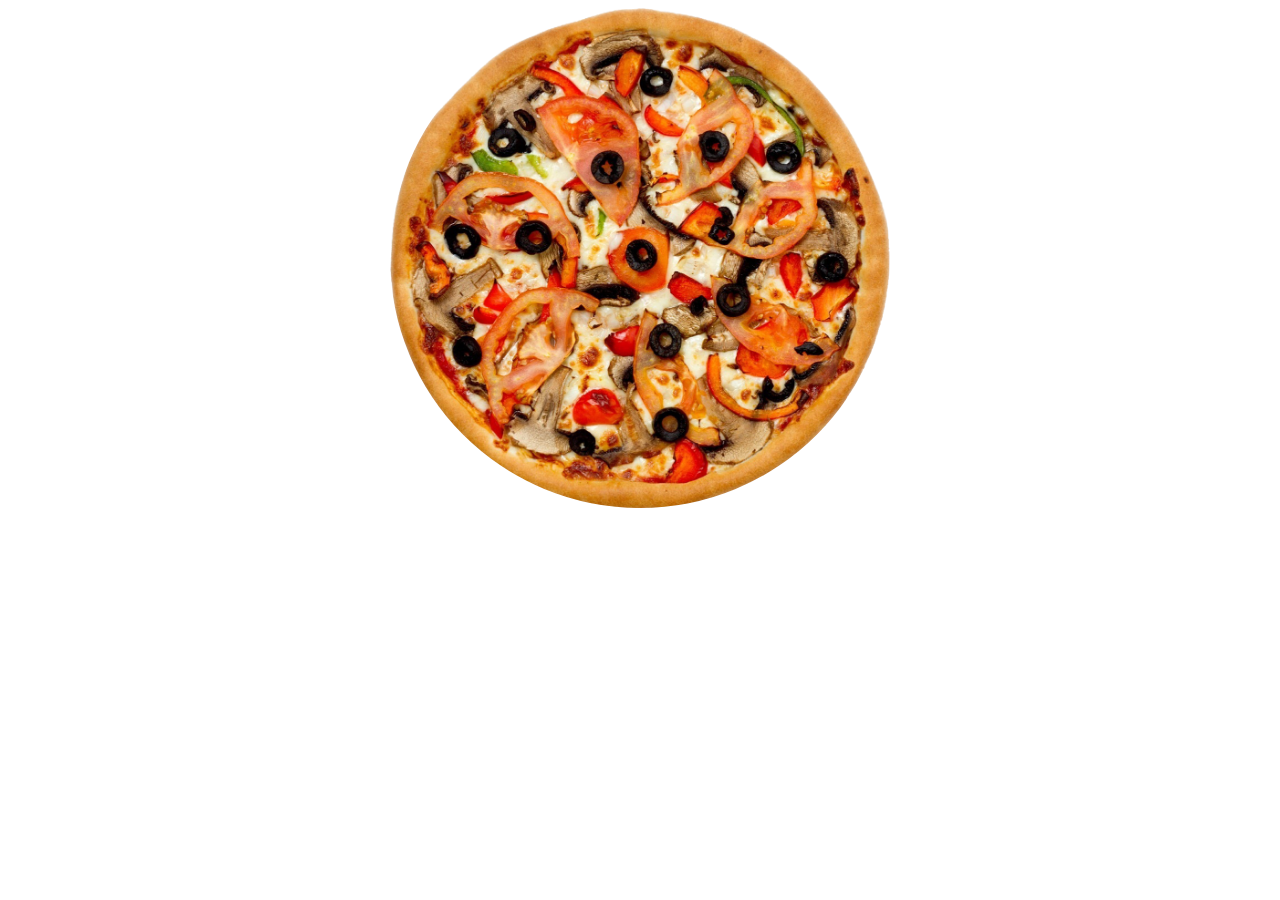
==== index.html @ 9d1aa9c0 "Initial commit" ====
<!DOCTYPE html>
<html>
    <head>
        <meta charset="utf-8">
        <title>PiZzA</title>
        <script
            src="https://code.jquery.com/jquery-3.2.0.slim.min.js"
            integrity="sha256-qLAv0kBAihcHZLI3fv3WITKeRsUX27hd6upBBa0MSow="
            crossorigin="anonymous"></script>
        <script src="degrees.js" charset="utf-8"></script>
        <script src="draw.js" charset="utf-8"></script>
        <script src="events.js" charset="utf-8"></script>
        <link rel="stylesheet" href="styles.css">
    </head>
    <body>
        <div id="canvas_wrapper">
            <canvas id="canvas" width="500" height="500"></canvas>
        </div>
    </body>
</html>
---- styles.css ----
#canvas {
    border-radius: 50%;
}
#canvas_wrapper {
    width:500px;
    height:500px;
    border-radius:50%;
    background-image:url('pizza.png');
    background-size:cover;
    margin:auto;
}
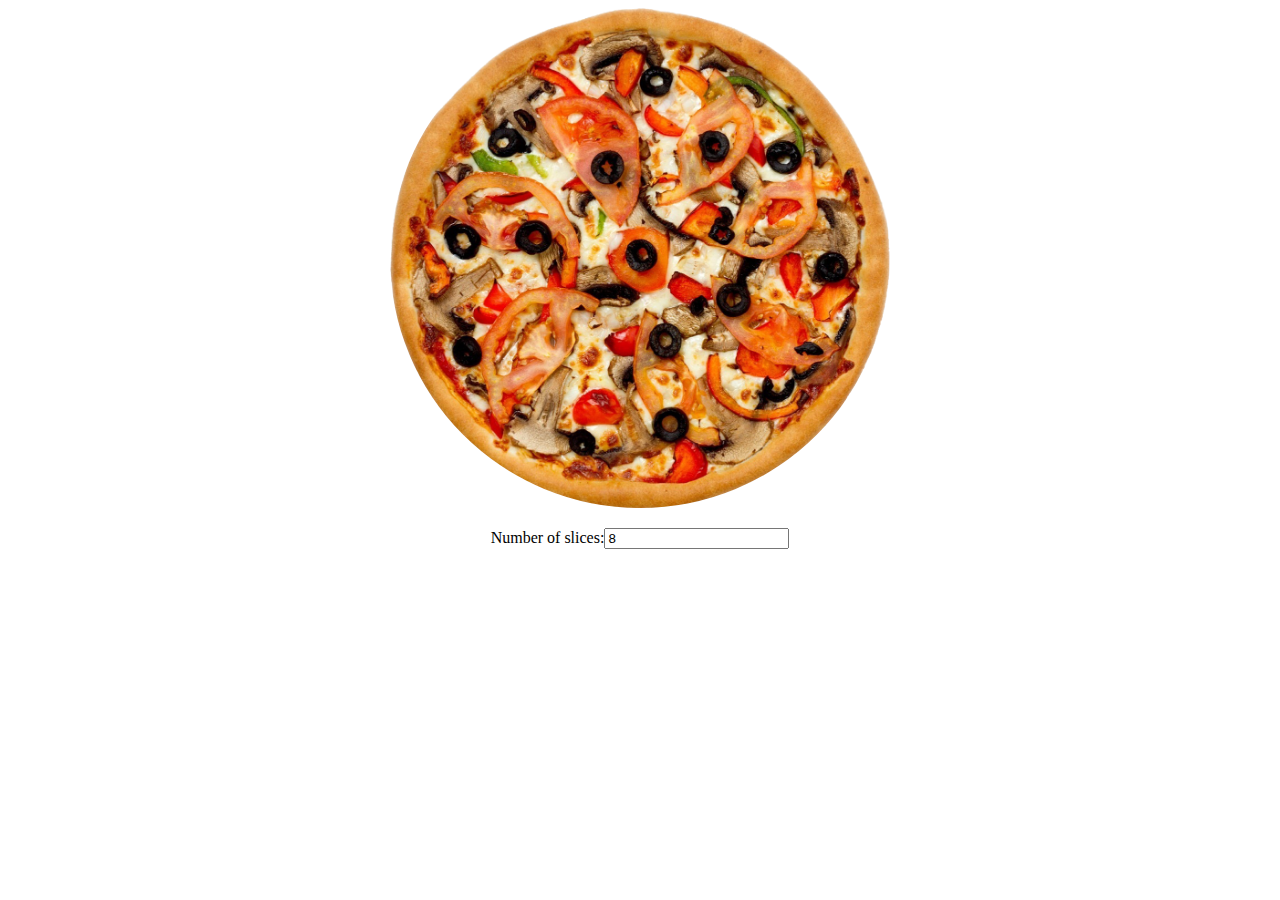
==== commit f043d5e0: "Added an input to change the number of slices" ====
--- a/index.html
+++ b/index.html
@@ -10,11 +10,15 @@
         <script src="degrees.js" charset="utf-8"></script>
         <script src="draw.js" charset="utf-8"></script>
         <script src="events.js" charset="utf-8"></script>
+        <meta name="viewport" content="width=device-width, initial-scale=1.0, maximum-scale=1.0, user-scalable=no" />
         <link rel="stylesheet" href="styles.css">
     </head>
     <body>
         <div id="canvas_wrapper">
             <canvas id="canvas" width="500" height="500"></canvas>
         </div>
+        <div class="slices_wrapper">
+            Number of slices:<input type="number" value="8" id="slices">
+        </div>
     </body>
 </html>
--- a/styles.css
+++ b/styles.css
@@ -9,3 +9,8 @@
     background-size:cover;
     margin:auto;
 }
+.slices_wrapper {
+    margin: auto;
+    text-align: center;
+    padding-top: 20px;
+}
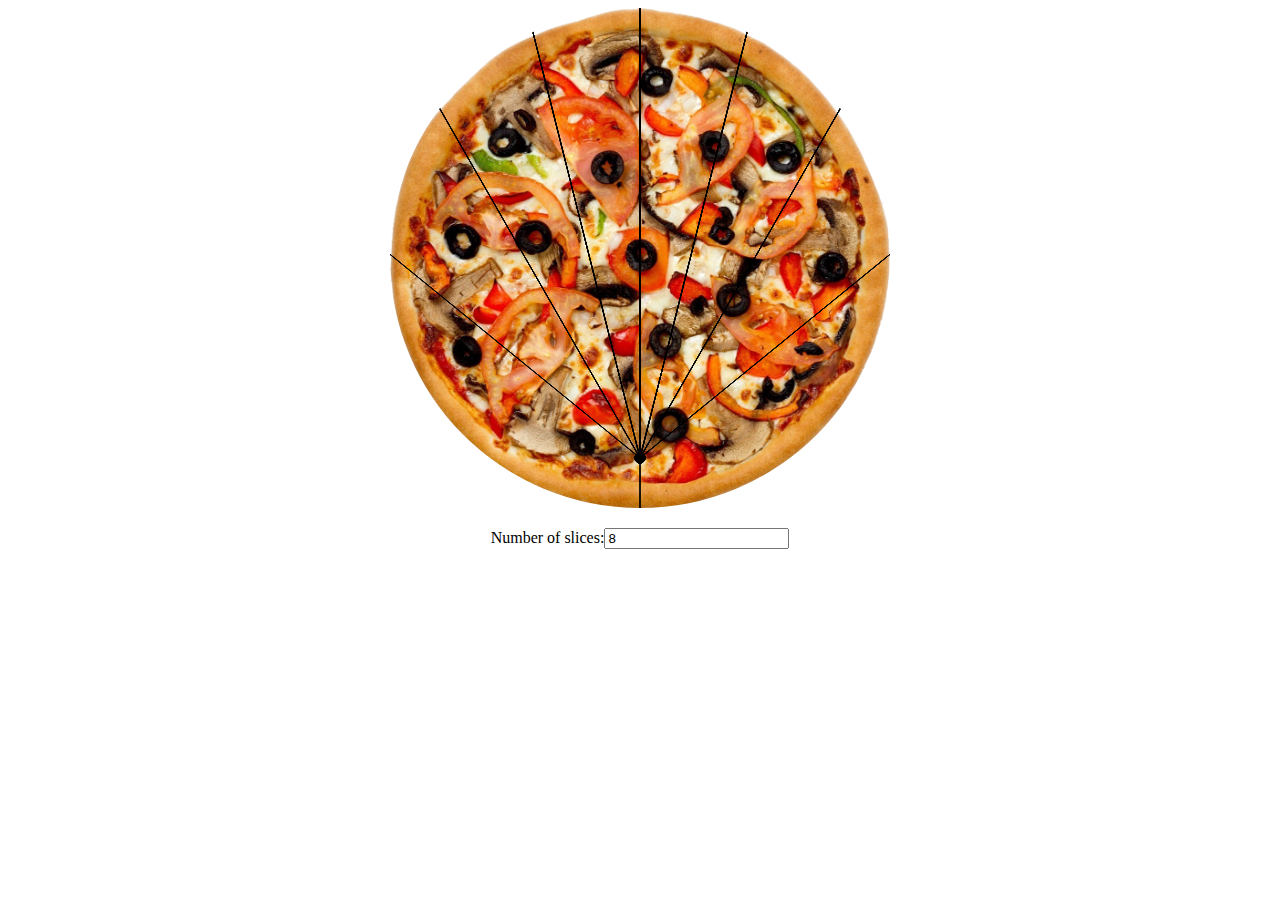
==== commit 30e1031e: "Remove jQuery requirement" ====
--- a/index.html
+++ b/index.html
@@ -3,15 +3,36 @@
     <head>
         <meta charset="utf-8">
         <title>PiZzA</title>
-        <script
-            src="https://code.jquery.com/jquery-3.2.0.slim.min.js"
-            integrity="sha256-qLAv0kBAihcHZLI3fv3WITKeRsUX27hd6upBBa0MSow="
-            crossorigin="anonymous"></script>
-        <script src="degrees.js" charset="utf-8"></script>
         <script src="draw.js" charset="utf-8"></script>
-        <script src="events.js" charset="utf-8"></script>
         <meta name="viewport" content="width=device-width, initial-scale=1.0, maximum-scale=1.0, user-scalable=no" />
-        <link rel="stylesheet" href="styles.css">
+        <style>
+            #canvas {
+                border-radius: 50%;
+            }
+            #canvas_wrapper {
+                width:500px;
+                height:500px;
+                border-radius:50%;
+                background-image:url('pizza.png');
+                background-size:cover;
+                margin:auto;
+            }
+            .slices_wrapper {
+                margin: auto;
+                text-align: center;
+                padding-top: 20px;
+            }
+        </style>
+        <!-- Google Analytics -->
+        <!-- <script async src="https://www.googletagmanager.com/gtag/js?id=G-YJKQE44REY"></script>
+        <script>
+          window.dataLayer = window.dataLayer || [];
+          function gtag(){dataLayer.push(arguments);}
+          gtag('js', new Date());
+
+          gtag('config', 'G-YJKQE44REY');
+        </script> -->
+        <!-- End Google Analytics -->
     </head>
     <body>
         <div id="canvas_wrapper">
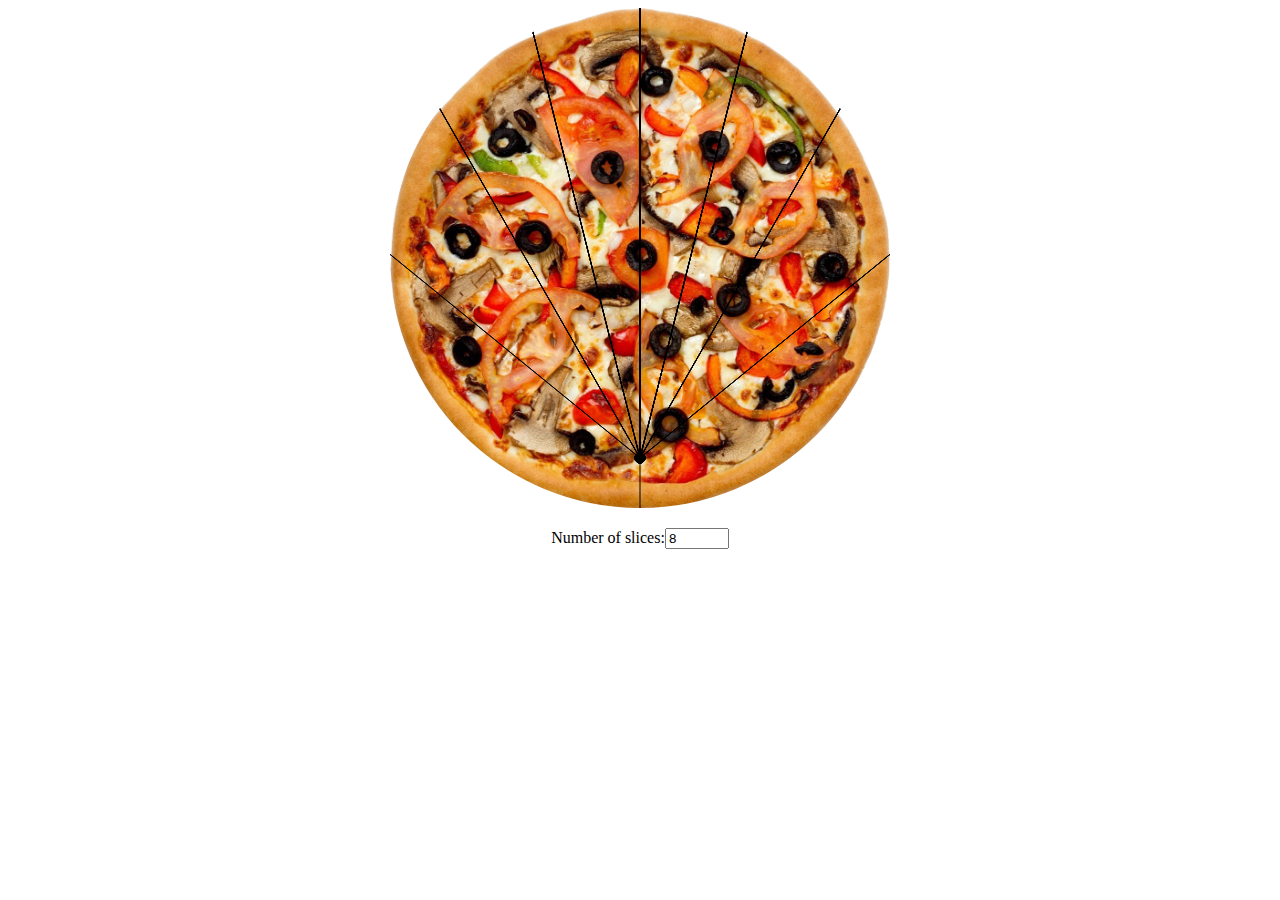
==== commit 4418cc92: "Remove draw helper functions" ====
--- a/index.html
+++ b/index.html
@@ -39,7 +39,7 @@
             <canvas id="canvas" width="500" height="500"></canvas>
         </div>
         <div class="slices_wrapper">
-            Number of slices:<input type="number" value="8" id="slices">
+            Number of slices:<input type="number" value="8" id="slices" min="2" max="100">
         </div>
     </body>
 </html>
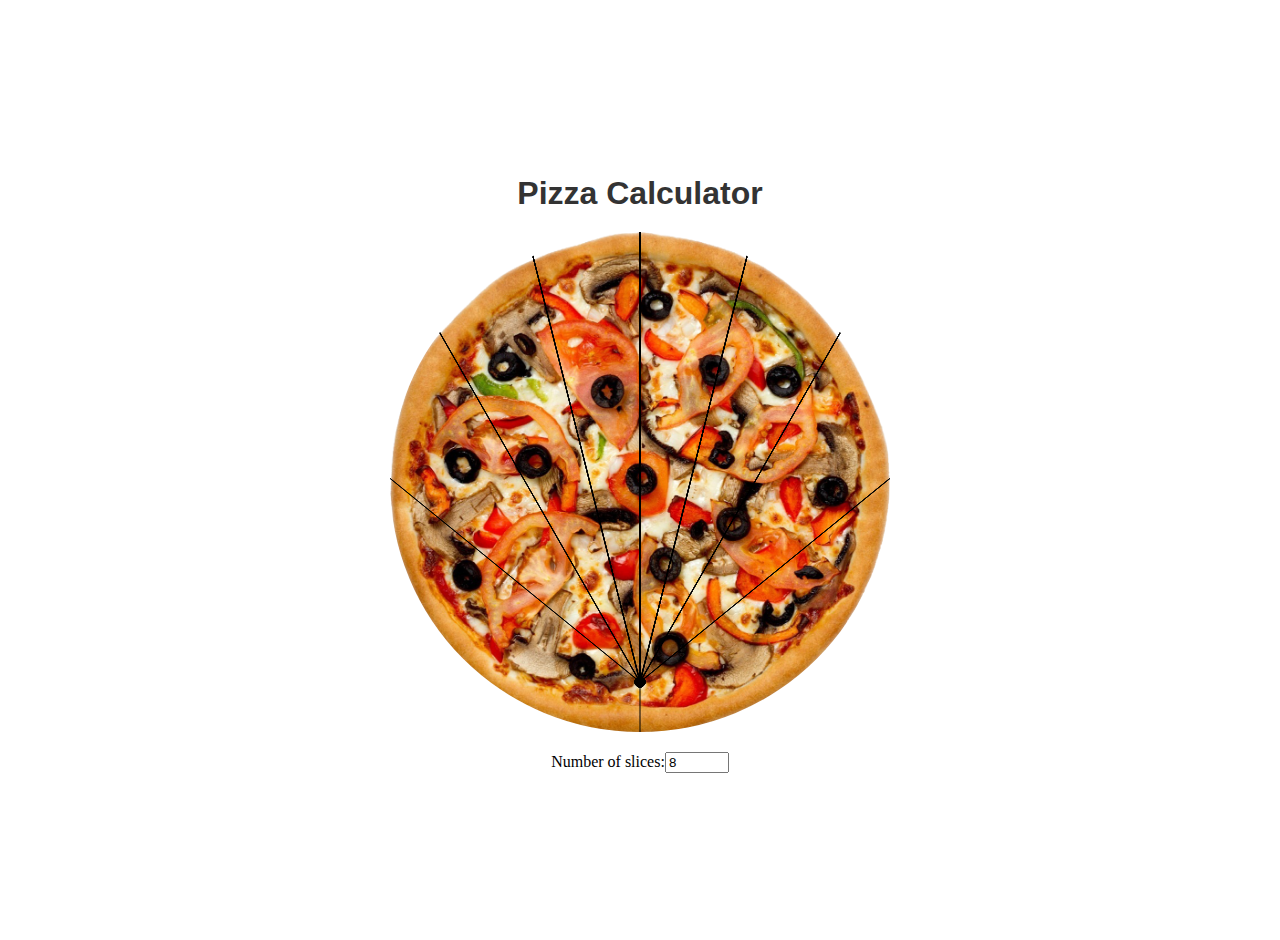
==== commit 4d292806: "iframe embed style page" ====
--- a/index.html
+++ b/index.html
@@ -1,45 +1,43 @@
 <!DOCTYPE html>
-<html>
-    <head>
-        <meta charset="utf-8">
-        <title>PiZzA</title>
-        <script src="draw.js" charset="utf-8"></script>
-        <meta name="viewport" content="width=device-width, initial-scale=1.0, maximum-scale=1.0, user-scalable=no" />
-        <style>
-            #canvas {
-                border-radius: 50%;
-            }
-            #canvas_wrapper {
-                width:500px;
-                height:500px;
-                border-radius:50%;
-                background-image:url('pizza.png');
-                background-size:cover;
-                margin:auto;
-            }
-            .slices_wrapper {
-                margin: auto;
-                text-align: center;
-                padding-top: 20px;
-            }
-        </style>
-        <!-- Google Analytics -->
-        <!-- <script async src="https://www.googletagmanager.com/gtag/js?id=G-YJKQE44REY"></script>
-        <script>
-          window.dataLayer = window.dataLayer || [];
-          function gtag(){dataLayer.push(arguments);}
-          gtag('js', new Date());
-
-          gtag('config', 'G-YJKQE44REY');
-        </script> -->
-        <!-- End Google Analytics -->
-    </head>
-    <body>
-        <div id="canvas_wrapper">
-            <canvas id="canvas" width="500" height="500"></canvas>
-        </div>
-        <div class="slices_wrapper">
-            Number of slices:<input type="number" value="8" id="slices" min="2" max="100">
-        </div>
-    </body>
-</html>
+<html lang="en">
+<head>
+    <meta charset="UTF-8">
+    <meta name="viewport" content="width=device-width, initial-scale=1.0">
+    <title>Pizza Calculator Demo</title>
+    <style>
+        body {
+            margin: 0;
+            padding: 20px;
+            display: flex;
+            justify-content: center;
+            align-items: center;
+            min-height: 100vh;
+            font-family: Arial, sans-serif;
+        }
+        .container {
+            text-align: center;
+        }
+        h1 {
+            margin-bottom: 20px;
+            color: #333;
+        }
+    </style>
+</head>
+<body>
+    <div class="container">
+        <h1>Pizza Calculator</h1>
+        <iframe 
+            src="pizza.html" 
+            width="500" 
+            height="550" 
+            frameborder="0" 
+            scrolling="no"
+            style="border: none; overflow: hidden;"
+            title="Pizza Calculator"
+            loading="lazy"
+            allow="accelerometer; autoplay; encrypted-media; gyroscope; picture-in-picture"
+            allowfullscreen>
+        </iframe>
+    </div>
+</body>
+</html>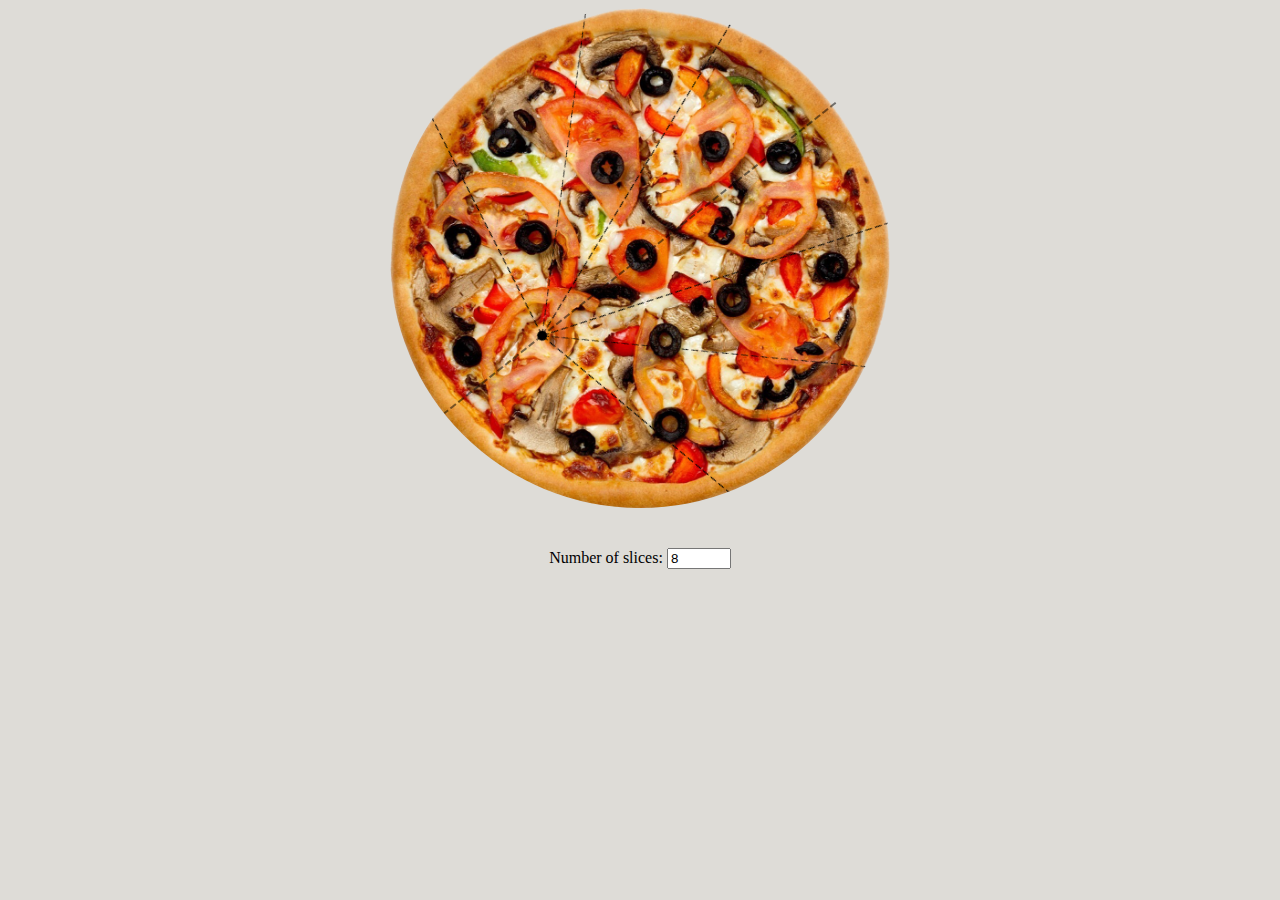
==== commit 97efa012: "Remove embed" ====
--- a/index.html
+++ b/index.html
@@ -6,38 +6,146 @@
     <title>Pizza Calculator Demo</title>
     <style>
         body {
-            margin: 0;
-            padding: 20px;
-            display: flex;
-            justify-content: center;
-            align-items: center;
-            min-height: 100vh;
-            font-family: Arial, sans-serif;
+            background-color: #dedcd7;
         }
-        .container {
+
+        #canvas_wrapper {
+            width: 100%;
+            max-width: 500px;
+            aspect-ratio: 1;
+            background-image: url('pizza.png');
+            border-radius: 50%; /* cut the crust a bit to make it look better */
+            background-size: cover; /* This ensures the image covers the entire area */
+            margin: auto;
+            overflow: hidden;  /* This will clip anything outside the border radius */
+        }
+        .controls {
             text-align: center;
-        }
-        h1 {
-            margin-bottom: 20px;
-            color: #333;
+            padding-top: 40px;
         }
     </style>
 </head>
 <body>
-    <div class="container">
-        <h1>Pizza Calculator</h1>
-        <iframe 
-            src="pizza.html" 
-            width="500" 
-            height="550" 
-            frameborder="0" 
-            scrolling="no"
-            style="border: none; overflow: hidden;"
-            title="Pizza Calculator"
-            loading="lazy"
-            allow="accelerometer; autoplay; encrypted-media; gyroscope; picture-in-picture"
-            allowfullscreen>
-        </iframe>
+    <div id="canvas_wrapper">
+        <canvas id="canvas"></canvas>
     </div>
+    <div class="controls">
+        Number of slices: <input type="number" value="8" id="slices" min="2" max="100">
+    </div>
+    <script>
+        // Helper functions
+        function drawLine(ctx, x1, y1, dx, dy) {
+            ctx.setLineDash([7, 3]); // Creates dashes of 5px length with 5px gaps
+            ctx.beginPath();
+            ctx.moveTo(x1, y1);
+            ctx.lineTo(x1 + dx, y1 + dy);
+            ctx.stroke();
+        }
+
+        function draw(ctx) {
+            centerYPrime = radius * (1 + ratio);
+
+            ctx.clearRect(0, 0, canvas.width, canvas.height);
+            ctx.beginPath();
+            drawLine(ctx, centerX, 0, 0, centerYPrime);
+            ctx.beginPath();
+            ctx.arc(centerX, centerYPrime, radius / 50, 0, 2 * Math.PI);
+            ctx.fill();
+            for (let i = 1; i < numberOfSlices / 2; i++) {
+                const x = solve(i / numberOfSlices, ratio);
+                drawLine(ctx, centerX, centerYPrime, +2 * radius * Math.sin(x), -2 * radius * Math.cos(x));
+                drawLine(ctx, centerX, centerYPrime, -2 * radius * Math.sin(x), -2 * radius * Math.cos(x));
+            }
+            if (numberOfSlices % 2 == 0)
+                drawLine(ctx, centerX, centerYPrime, 0, 2 * radius);
+        }
+
+        function relAreaFraction(alpha, v) {
+            const term1 = alpha + Math.asin(v * Math.sin(alpha));
+            const numerator = v * Math.sin(term1) + term1;
+            return numerator / (2 * Math.PI);
+        }
+
+        function relAreaFractionDiff(alpha, v) {
+            const term1 = v * Math.sin(alpha);
+            const term2 = Math.sqrt(1 - term1 * term1);
+            const numerator =
+                (term2 + v * Math.cos(alpha)) *
+                (1 + v * Math.cos(alpha + Math.asin(term1)));
+            return numerator / (2 * Math.PI * term2);
+        }
+
+        function solve(funcVal, v) {
+            let alpha = funcVal * 2 * Math.PI;
+            const maxStep = alpha / 2;
+            let numIterations = 0;
+            while (numIterations < 100) {
+                const funcValCur = relAreaFraction(alpha, v);
+                if (Math.abs(funcVal - funcValCur) < 1e-4) {
+                    break;
+                }
+                numIterations++;
+                let step = -(funcValCur - funcVal) / relAreaFractionDiff(alpha, v)
+
+                step = Math.max(step, -maxStep);
+                step = Math.min(step, maxStep);
+
+                alpha += step;
+            }
+            return alpha;
+        }
+
+        // Initialization and event listeners
+        let radius, centerX, centerY, ratio, numberOfSlices;
+        
+        const canvas = document.getElementById("canvas");
+        const ctx = canvas.getContext("2d");
+
+        function resizeCanvas() {
+            const wrapper = document.getElementById('canvas_wrapper');
+            const width = wrapper.offsetWidth;
+            const height = wrapper.offsetHeight;
+            
+            canvas.width = width;
+            canvas.height = height;
+            
+            radius = Math.floor(Math.min(canvas.width, canvas.height) / 2);
+            centerX = Math.floor(canvas.width / 2);
+            centerY = Math.floor(canvas.height / 2);
+            
+            draw(ctx);
+        }
+
+        // Initial setup
+        ratio = 1 / 2;
+        numberOfSlices = document.getElementById("slices").value;
+        canvas.style.transform = "rotate(0.9rad)";
+        resizeCanvas();
+
+        // Add resize listener
+        window.addEventListener('resize', resizeCanvas);
+
+        document.getElementById("slices").addEventListener("input", function () {
+            numberOfSlices = this.value;
+            draw(ctx);
+        });
+
+        document.getElementById("canvas_wrapper").addEventListener("mousemove", function (e) {
+            const rect = this.getBoundingClientRect();
+            let posX = e.clientX - rect.left;
+            let posY = e.clientY - rect.top;
+
+            ratio = Math.sqrt((posX - centerX) ** 2 + (posY - centerY) ** 2) / radius;
+            ratio = Math.min(ratio, 0.9999999999999999);  // Prevent numerical instability
+
+            cosine = (centerY - posY) / Math.sqrt((posX - centerX) ** 2 + (posY - centerY) ** 2);
+            trans = (Math.PI - Math.acos(cosine));
+            if (posX > centerX)
+                trans *= -1
+            canvas.style.transform = `rotate(${trans}rad)`;
+
+            draw(ctx);
+        });
+    </script>
 </body>
 </html>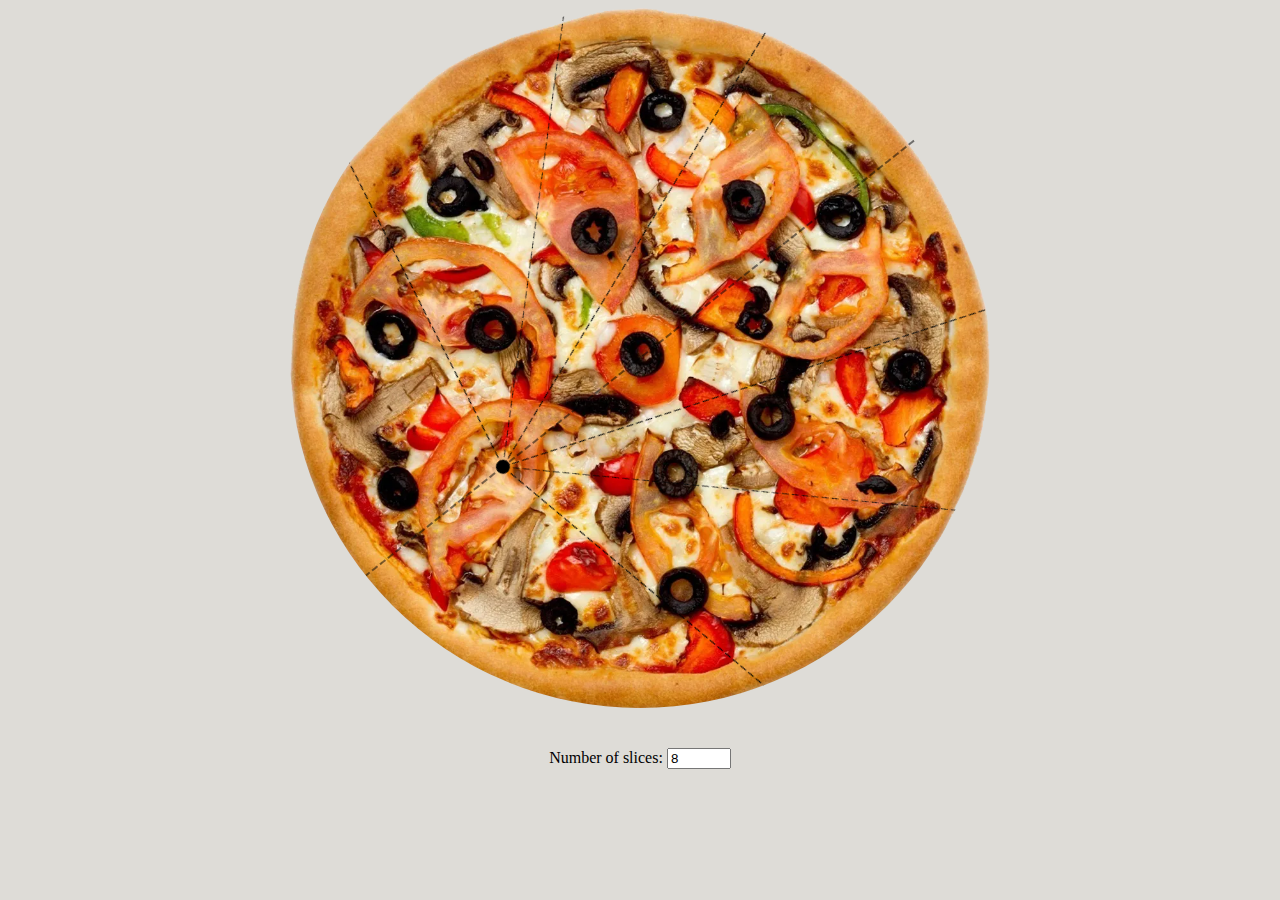
==== commit e9faab4a: "Webp image" ====
--- a/index.html
+++ b/index.html
@@ -8,12 +8,11 @@
         body {
             background-color: #dedcd7;
         }
-
         #canvas_wrapper {
             width: 100%;
-            max-width: 500px;
+            max-width: 700px;
             aspect-ratio: 1;
-            background-image: url('pizza.png');
+            background-image: url('pizza.webp');
             border-radius: 50%; /* cut the crust a bit to make it look better */
             background-size: cover; /* This ensures the image covers the entire area */
             margin: auto;
